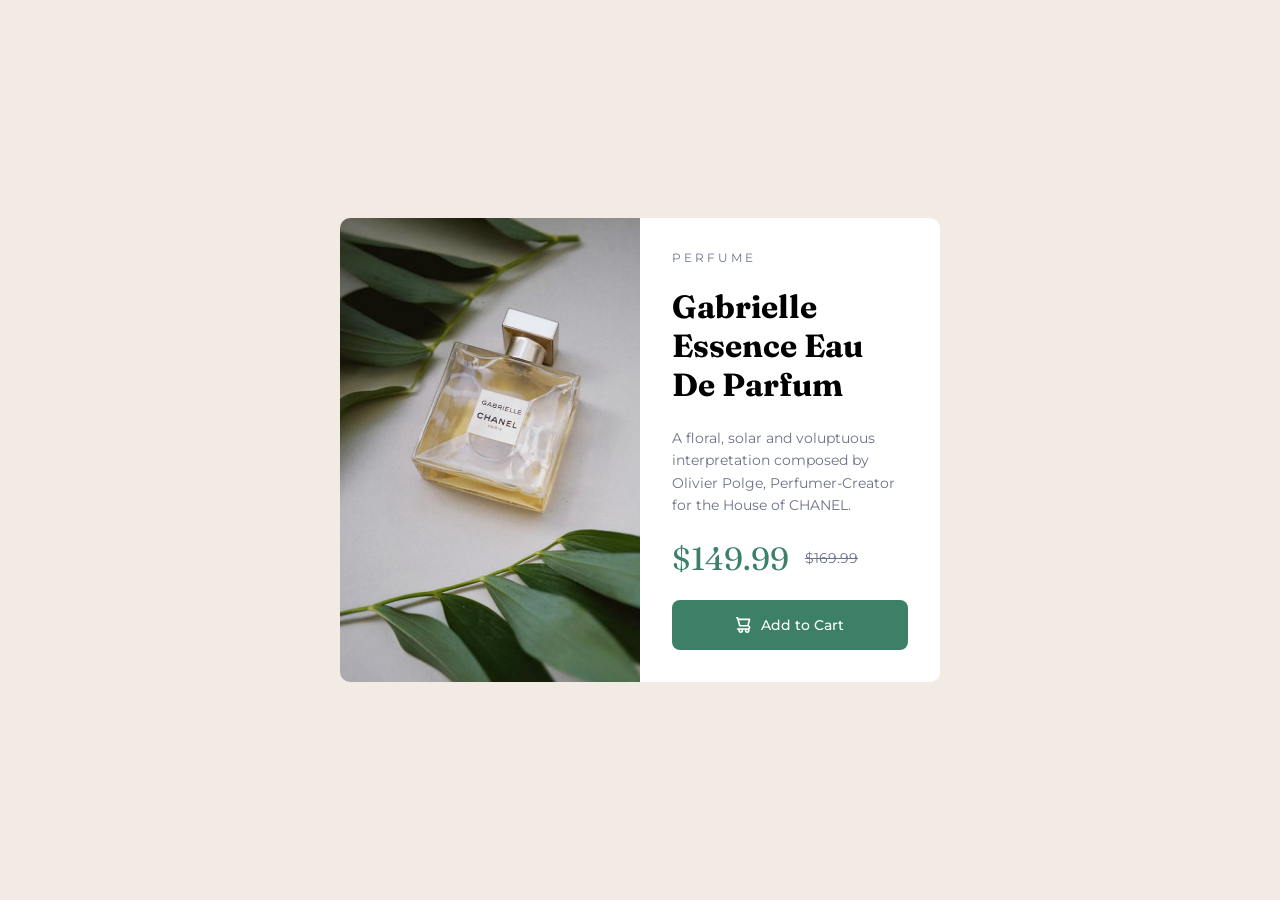
==== product-preview-card-component-main/index.html @ 7a7d891d "add product preview card component" ====
<!doctype html>
<html lang="en">
  <head>
    <meta charset="UTF-8" />
    <meta name="viewport" content="width=device-width, initial-scale=1.0" />
    <!-- displays site properly based on user's device -->

    <link
      rel="icon"
      type="image/png"
      sizes="32x32"
      href="./images/favicon-32x32.png"
    />

    <title>Frontend Mentor | Product preview card component</title>

    <link
      rel="stylesheet"
      href="https://fonts.googleapis.com/css2?family=Montserrat:wght@500;700&display=swap"
    />

    <link
      rel="stylesheet"
      href="https://fonts.googleapis.com/css2?family=Fraunces:wght@700;900&display=swap"
    />

    <link rel="stylesheet" href="styles.css" />
  </head>
  <body>
    <main>
      <h1 class="sr-only">Gabrielle Essence Eau De Parfum Card</h1>

      <article class="card">
        <img
          class="card__image"
          src="./images/image-product-desktop.jpg"
          alt="Perfume bottle"
        />

        <section class="card__content">
          <span class="card__category">P E R F U M E</span>
          <h2 class="card__title">Gabrielle Essence Eau De Parfum</h2>
          <p class="card__description">
            A floral, solar and voluptuous interpretation composed by Olivier
            Polge, Perfumer-Creator for the House of CHANEL.
          </p>
          <div class="card__price">
            <span class="card__price--current">$149.99</span>
            <span class="card__price--original">$169.99</span>
          </div>
          <button class="card__button">
            <img
              class="card__button-icon"
              src="./images/icon-cart.svg"
              alt="Cart icon"
            />
            Add to Cart
          </button>
        </section>
      </article>
    </main>
  </body>
</html>
---- product-preview-card-component-main/styles.css ----
:root {
  --light-green: hsl(158, 45%, 45%);
  --green: hsl(158, 36%, 37%);
  --dark-green: hsl(158, 42%, 18%);
  --cream: hsl(30, 38%, 92%);
  --black: hsl(212, 21%, 14%);
  --grey: hsl(228, 12%, 48%);
  --white: hsl(0, 0%, 100%);

  --font-montserrat: "Montserrat", sans-serif;
  --font-fraunces: "Fraunces", serif;
}

* {
  box-sizing: border-box;
  margin: 0;
  padding: 0;
}

body {
  font-family: var(--font-montserrat);
  background-color: var(--cream);
  display: flex;
  align-items: center;
  justify-content: center;
  min-height: 100vh;
}

/* Visually hidden but accessible to screen readers */
.sr-only {
  position: absolute;
  width: 1px;
  height: 1px;
  padding: 0;
  margin: -1px;
  overflow: hidden;
  clip: rect(0, 0, 0, 0);
  white-space: nowrap;
  border: 0;
}

/* ============================================
   MOBILE FIRST 
   ============================================ */

.card {
  background-color: var(--white);
  border-radius: 0.625rem;
  max-width: 21.25rem;
  display: grid;
  grid-template-columns: 1fr; /* Single column on mobile */
  overflow: hidden;
}

.card__image {
  width: 100%;
  height: auto;
  max-height: 16.25rem;
  object-fit: cover;
  display: block;
  object-position: center;
}

.card__content {
  padding: 1.5rem;
  display: flex;
  flex-direction: column;
  gap: 1rem;
}

.card__category {
  color: var(--grey);
  font-size: 0.75rem;
}

.card__title {
  font-size: 2rem;
  font-family: var(--font-fraunces);
  font-weight: 700;
}

.card__description {
  color: var(--grey);
  line-height: 1.6;
  font-size: 0.875rem;
}

.card__price {
  display: flex;
  align-items: center;
  gap: 1rem;
}

.card__price--current {
  color: var(--green);
  font-size: 2rem;
  font-family: var(--font-fraunces);
}

.card__price--original {
  text-decoration: line-through;
  color: var(--grey);
  font-size: 0.875rem;
}

.card__button {
  display: flex;
  align-items: center;
  justify-content: center;
  background-color: var(--green);
  padding-block: 0.875rem;
  border-radius: 0.5rem;
  border: none;
  gap: 0.625rem;
  color: var(--white);
  font-family: var(--font-montserrat);
  font-weight: 700;
  font-size: 0.875rem;
  cursor: pointer;
  transition: background-color 0.2s ease;
}

.card__button:hover {
  background-color: var(--light-green);
}

.card__button:active {
  transform: scale(0.98);
  background-color: var(--dark-green);
}

@media (prefers-reduced-motion: reduce) {
  .card__button {
    transition: none;
  }

  .card__button:active {
    transform: none;
  }
}

/* ============================================
   DESKTOP
   ============================================ */
@media (min-width: 768px) {
  .card {
    grid-template-columns: 1fr 1fr; /* 2 column on desktop */
    max-width: 37.5rem;
  }

  .card__image {
    max-height: none;
    height: 100%;
  }

  .card__content {
    padding: 2rem;
    gap: 1.4rem;
  }

  .card__button {
    padding-block: 1rem;
    font-weight: 500;
  }
}
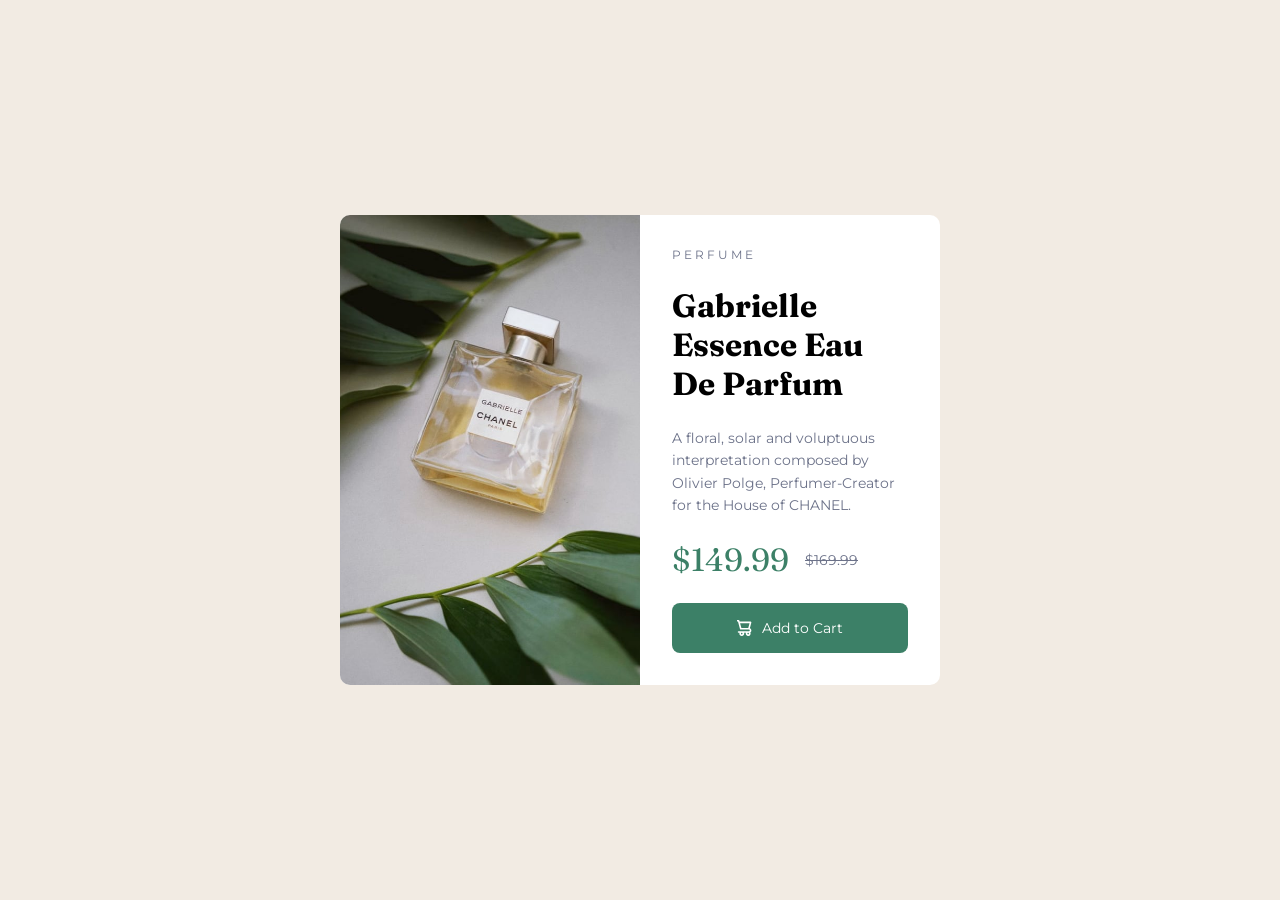
==== commit c93ebe79: "save" ====
--- a/product-preview-card-component-main/index.html
+++ b/product-preview-card-component-main/index.html
@@ -48,7 +48,7 @@
             <span class="card__price--current">$149.99</span>
             <span class="card__price--original">$169.99</span>
           </div>
-          <button class="card__button">
+          <button type="button" class="card__button">
             <img
               class="card__button-icon"
               src="./images/icon-cart.svg"
--- a/product-preview-card-component-main/styles.css
+++ b/product-preview-card-component-main/styles.css
@@ -114,7 +114,6 @@
   gap: 0.625rem;
   color: var(--white);
   font-family: var(--font-montserrat);
-  font-weight: 700;
   font-size: 0.875rem;
   cursor: pointer;
   transition: background-color 0.2s ease;
@@ -127,6 +126,11 @@
 .card__button:active {
   transform: scale(0.98);
   background-color: var(--dark-green);
+}
+
+.card__button:focus-visible {
+    outline: 3px solid var(--light-green);
+    outline-offset: 3px;
 }
 
 @media (prefers-reduced-motion: reduce) {
@@ -142,7 +146,7 @@
 /* ============================================
    DESKTOP
    ============================================ */
-@media (min-width: 768px) {
+@media (min-width: 48em) {
   .card {
     grid-template-columns: 1fr 1fr; /* 2 column on desktop */
     max-width: 37.5rem;
@@ -155,11 +159,10 @@
 
   .card__content {
     padding: 2rem;
-    gap: 1.4rem;
+    gap: 1.5rem;
   }
 
   .card__button {
     padding-block: 1rem;
-    font-weight: 500;
   }
 }
